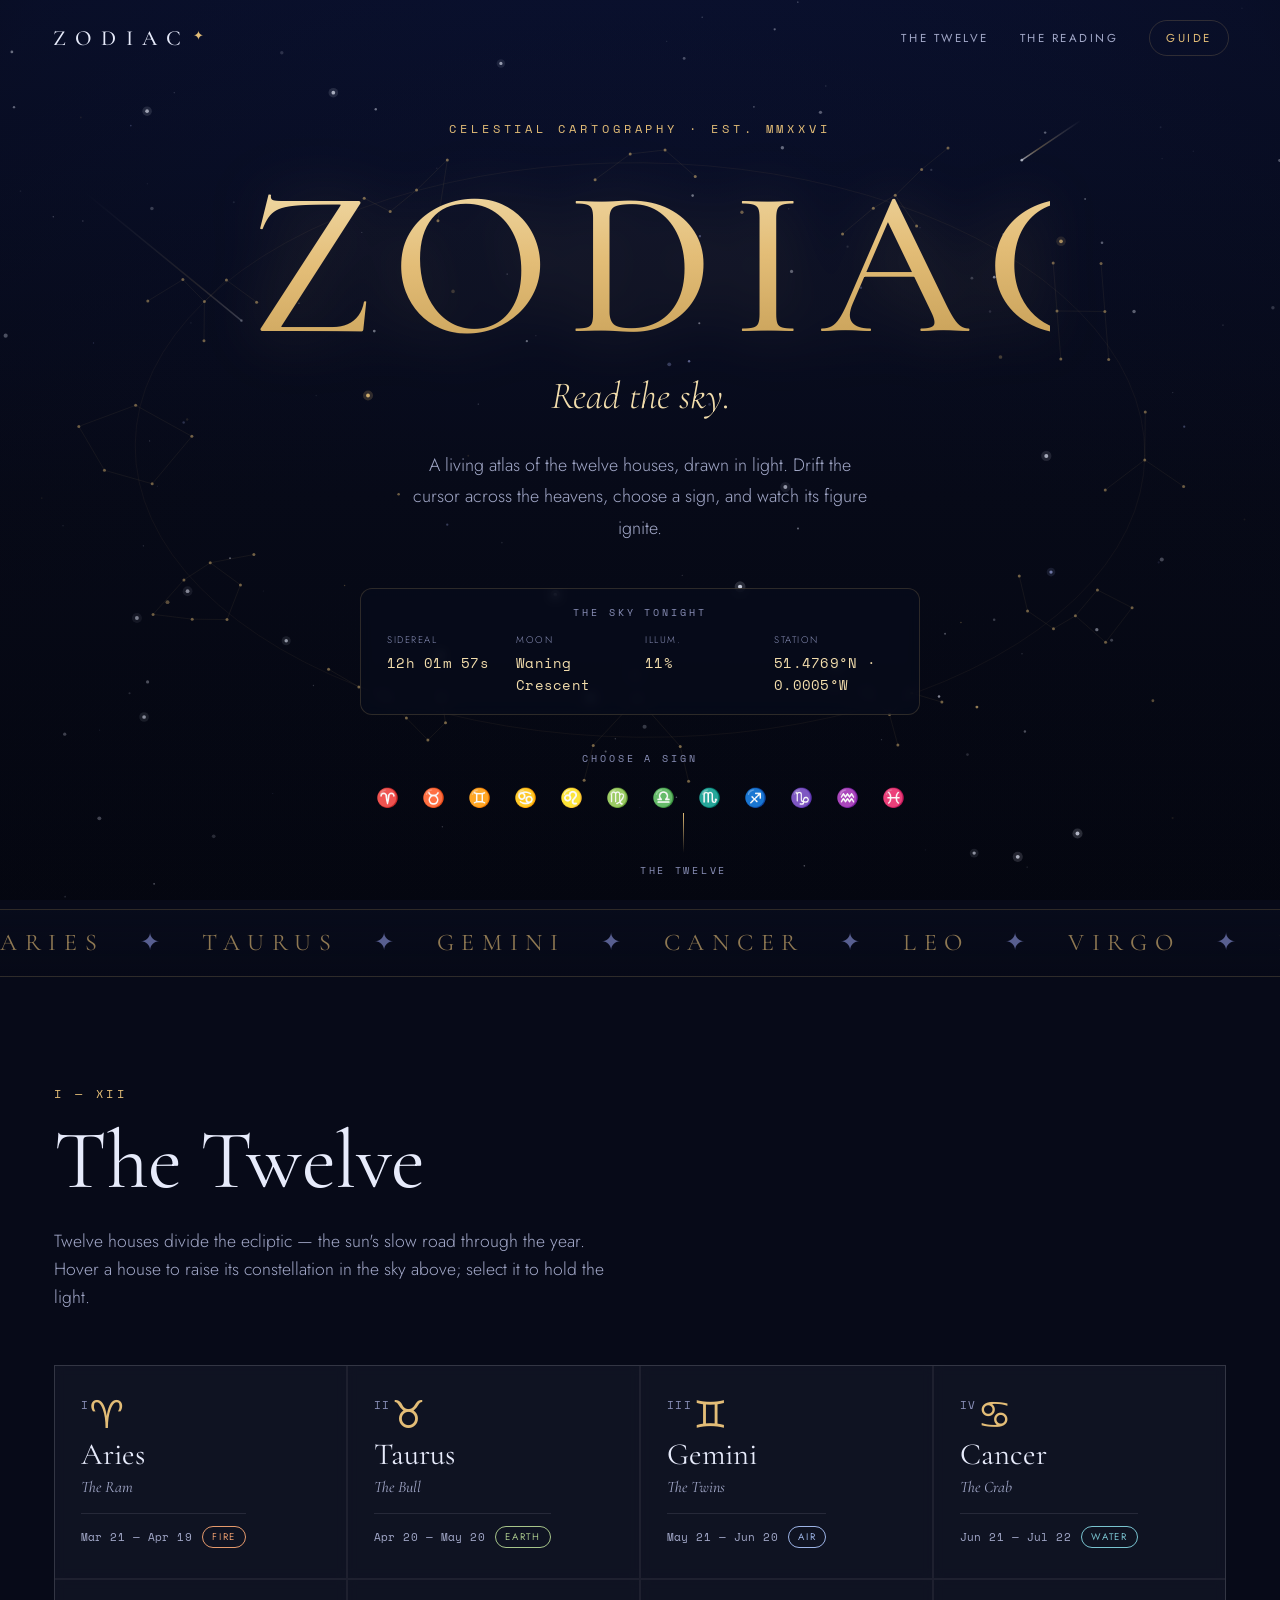
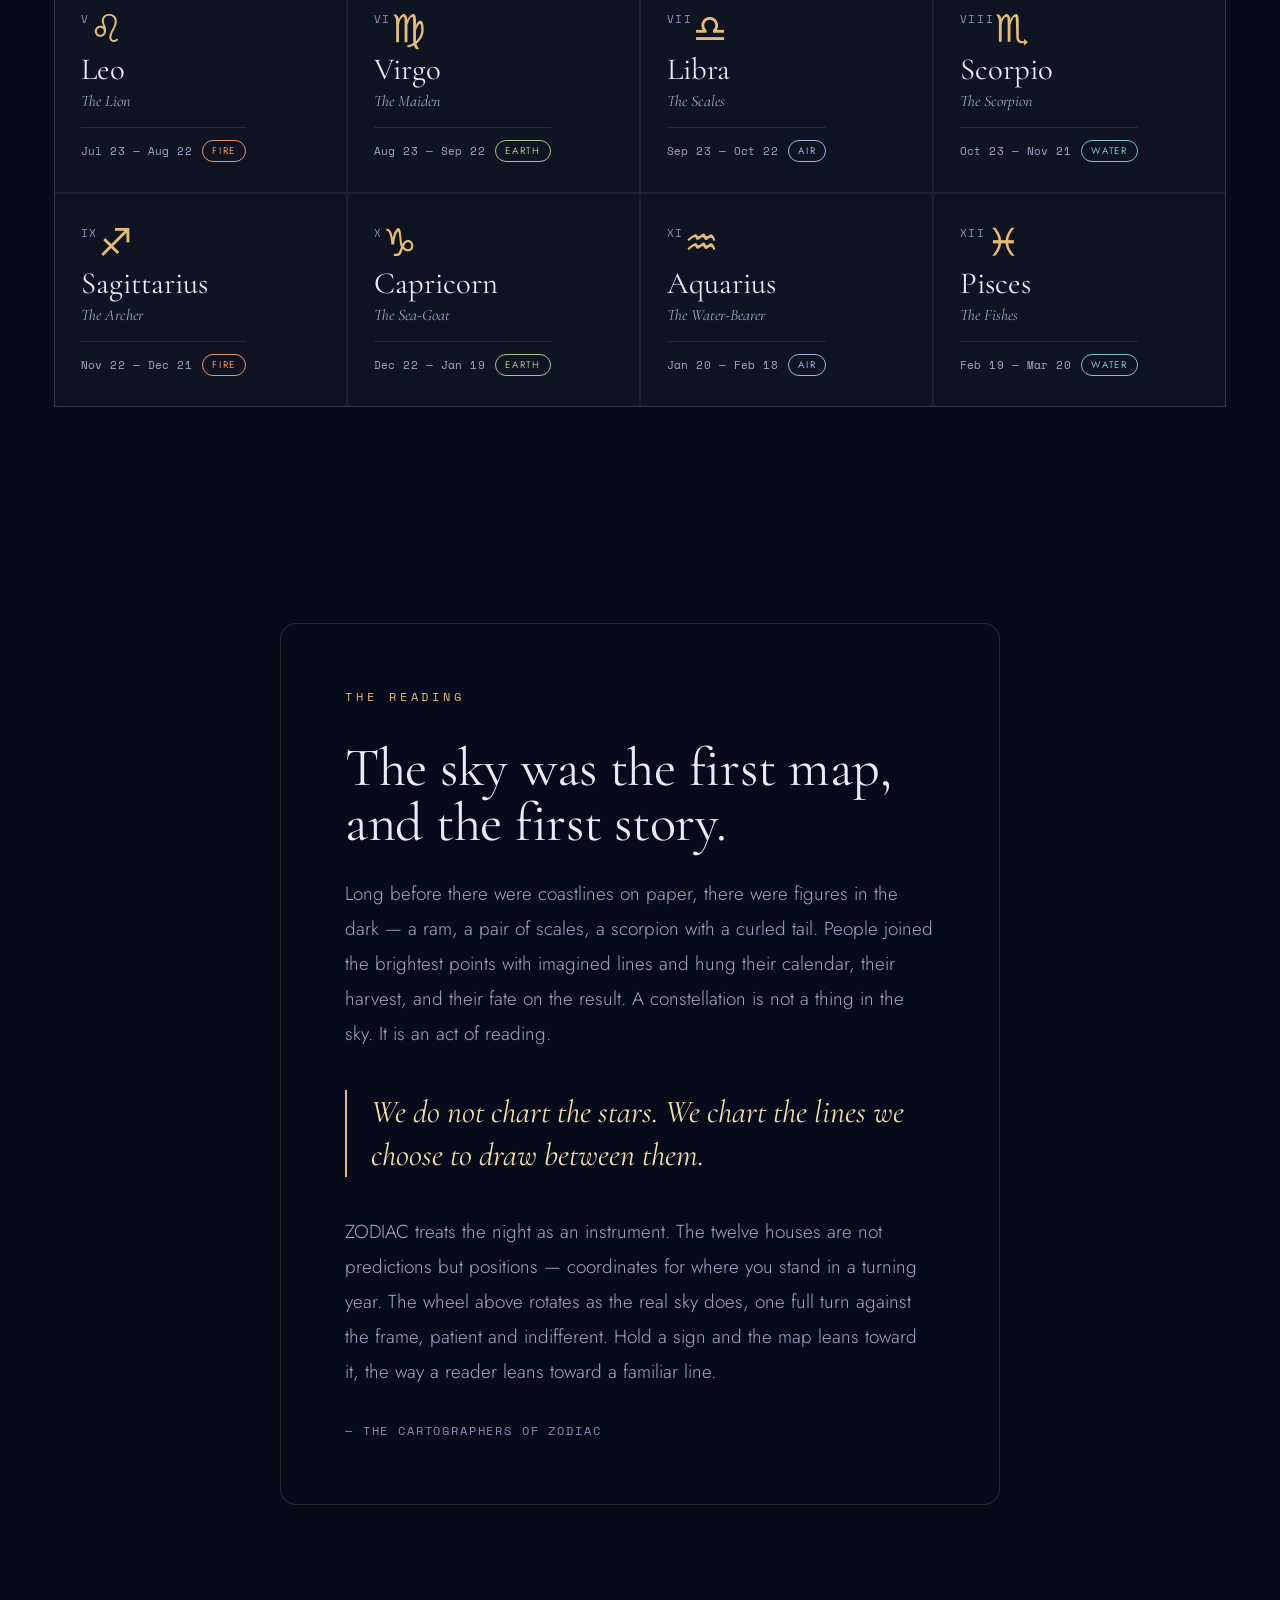
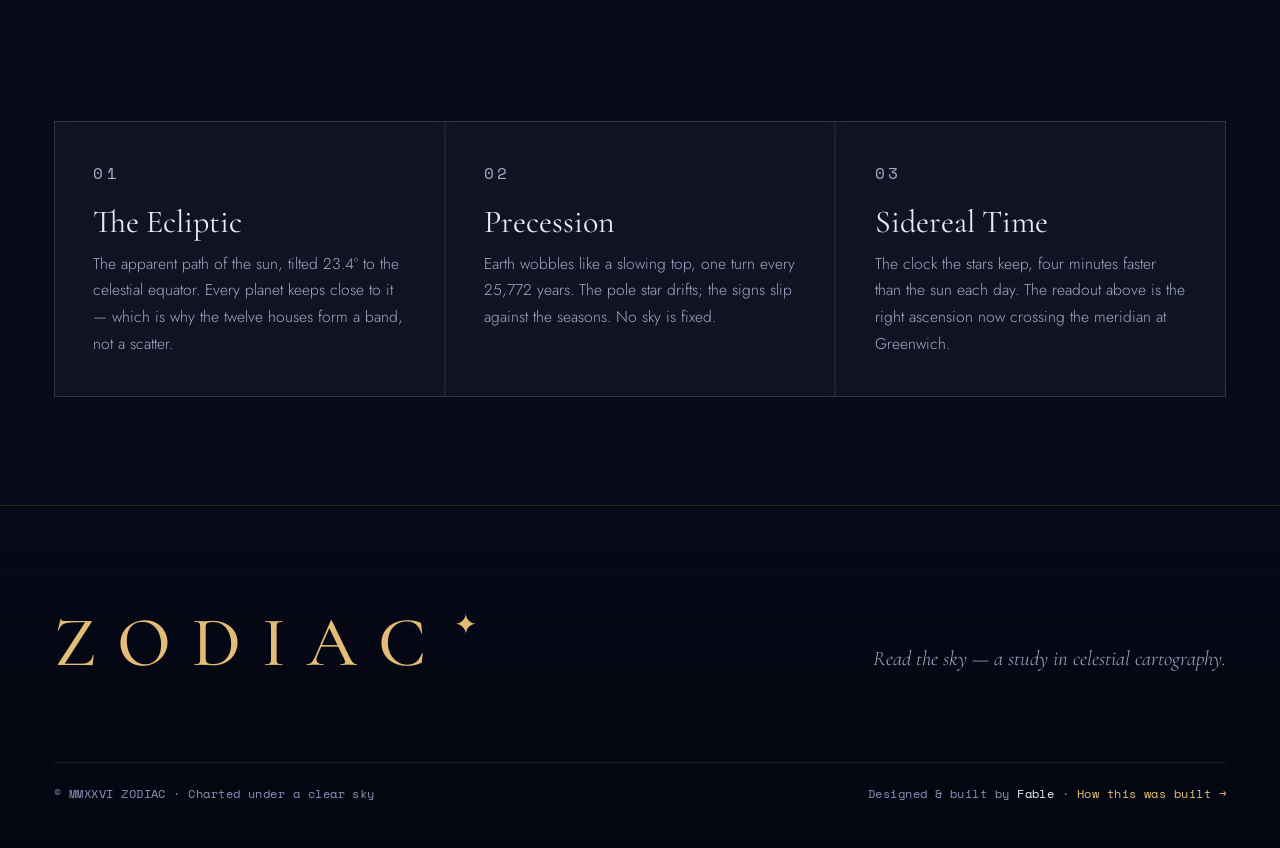
==== index.html @ 29bdd399 "Ship fable-zodiac" ====
<!doctype html>
<html lang="en">
<head>
<script>document.documentElement.classList.add('js')</script>
<meta charset="utf-8" />
<meta name="viewport" content="width=device-width, initial-scale=1" />
<title>ZODIAC — Read the sky</title>
<meta name="description" content="ZODIAC is a celestial cartography house. An interactive star map of the twelve houses — a living sky of drifting, twinkling constellations you can read by hand." />
<meta name="theme-color" content="#070a18" />
<meta property="og:title" content="ZODIAC — Read the sky" />
<meta property="og:description" content="A living atlas of the twelve houses, drawn in light. Hover the heavens, choose a sign, watch its figure ignite." />
<link rel="preconnect" href="https://fonts.googleapis.com" />
<link rel="preconnect" href="https://fonts.gstatic.com" crossorigin />
<link href="https://fonts.googleapis.com/css2?family=Cormorant+Garamond:ital,wght@0,300;0,400;0,500;0,600;1,300;1,400;1,500&family=Jost:wght@300;400;500&family=Space+Mono:wght@400;700&display=swap" rel="stylesheet" />
<link rel="stylesheet" href="./styles.css" />
</head>
<body>
<canvas id="skymap" aria-hidden="true"></canvas>
<div class="sky-fallback" aria-hidden="true"></div>

<header class="nav">
  <a class="brand" href="./">ZODIAC<span class="brand-star">✦</span></a>
  <nav class="nav-links" aria-label="Primary">
    <a href="#twelve">The Twelve</a>
    <a href="#reading">The Reading</a>
    <a class="nav-guide" href="./guide/">Guide</a>
  </nav>
</header>

<main>
  <section class="hero" aria-labelledby="hero-title">
    <div class="hero-inner">
      <p class="eyebrow hero-el">Celestial cartography · Est. MMXXVI</p>
      <h1 id="hero-title" class="hero-title hero-el">ZODIAC</h1>
      <p class="tagline hero-el"><em>Read the sky.</em></p>
      <p class="hero-sub hero-el">A living atlas of the twelve houses, drawn in light.
        Drift the cursor across the heavens, choose a sign, and watch its figure ignite.</p>

      <div class="readout hero-el" role="group" aria-label="The sky tonight">
        <p class="readout-title">The sky tonight</p>
        <dl class="readout-grid">
          <div><dt>Sidereal</dt><dd id="rd-lst">--:--:--</dd></div>
          <div><dt>Moon</dt><dd id="rd-moon">—</dd></div>
          <div><dt>Illum.</dt><dd id="rd-illum">—</dd></div>
          <div><dt>Station</dt><dd id="rd-station">51.4769°N · 0.0005°W</dd></div>
        </dl>
      </div>

      <div class="hero-legend hero-el">
        <span class="hl-label">Choose a sign</span>
        <div class="hl-glyphs" id="hero-legend" role="group" aria-label="Highlight a zodiac constellation"></div>
      </div>
    </div>
    <div class="scroll-cue hero-el" aria-hidden="true"><span></span>the twelve</div>
  </section>

  <section class="band" aria-hidden="true">
    <div class="band-track" id="band-track"></div>
  </section>

  <section id="twelve" class="twelve">
    <div class="section-head">
      <p class="index reveal">I — XII</p>
      <h2 class="reveal">The Twelve</h2>
      <p class="section-lede reveal">Twelve houses divide the ecliptic — the sun's slow road through the year.
        Hover a house to raise its constellation in the sky above; select it to hold the light.</p>
    </div>
    <div class="sign-grid" id="sign-grid"></div>
  </section>

  <section id="reading" class="reading">
    <div class="reading-inner">
      <p class="eyebrow reveal">The Reading</p>
      <h2 class="reveal">The sky was the first map, and the first story.</h2>
      <p class="reading-text reveal">Long before there were coastlines on paper, there were figures in the dark —
        a ram, a pair of scales, a scorpion with a curled tail. People joined the brightest points
        with imagined lines and hung their calendar, their harvest, and their fate on the result.
        A constellation is not a thing in the sky. It is an act of reading.</p>
      <blockquote class="pullquote reveal">
        <p>We do not chart the stars. We chart the lines we choose to draw between them.</p>
      </blockquote>
      <p class="reading-text reveal">ZODIAC treats the night as an instrument. The twelve houses are not
        predictions but positions — coordinates for where you stand in a turning year. The wheel above
        rotates as the real sky does, one full turn against the frame, patient and indifferent.
        Hold a sign and the map leans toward it, the way a reader leans toward a familiar line.</p>
      <p class="reading-sign reveal">— The Cartographers of ZODIAC</p>
    </div>
  </section>

  <section class="ephemeris" aria-label="Almanac">
    <div class="eph-grid">
      <article class="eph-card reveal">
        <p class="eph-k">01</p>
        <h3>The Ecliptic</h3>
        <p>The apparent path of the sun, tilted 23.4° to the celestial equator. Every planet keeps close to it — which is why the twelve houses form a band, not a scatter.</p>
      </article>
      <article class="eph-card reveal">
        <p class="eph-k">02</p>
        <h3>Precession</h3>
        <p>Earth wobbles like a slowing top, one turn every 25,772 years. The pole star drifts; the signs slip against the seasons. No sky is fixed.</p>
      </article>
      <article class="eph-card reveal">
        <p class="eph-k">03</p>
        <h3>Sidereal Time</h3>
        <p>The clock the stars keep, four minutes faster than the sun each day. The readout above is the right ascension now crossing the meridian at Greenwich.</p>
      </article>
    </div>
  </section>
</main>

<footer class="footer">
  <div class="footer-top">
    <p class="footer-brand">ZODIAC<span class="brand-star">✦</span></p>
    <p class="footer-tag">Read the sky — a study in celestial cartography.</p>
  </div>
  <div class="footer-bottom">
    <span>© MMXXVI ZODIAC · Charted under a clear sky</span>
    <span>Designed &amp; built by <strong>Fable</strong> · <a href="./guide/">How this was built →</a></span>
  </div>
</footer>

<script src="./main.js"></script>
</body>
</html>
---- styles.css ----
/* ZODIAC — celestial cartography · gold on midnight
   Signature technique: interactive canvas star map (see main.js) */
:root{
  --bg:#070a18;
  --bg2:#0c1226;
  --ink:#e7ebfb;
  --dim:#a3a9c9;
  --faint:#8a90b8;
  --gold:#e3bd77;
  --gold-2:#f2ddac;
  --gold-deep:#c39b52;
  --indigo:#7b83c4;
  --panel:rgba(8,12,28,.62);
  --panel-solid:rgba(9,13,30,.9);
  --line:rgba(227,189,119,.18);
  --line-soft:rgba(231,235,251,.1);
  --max:1280px;
  --ease:cubic-bezier(.19,1,.22,1);
  --serif:"Cormorant Garamond",Georgia,serif;
  --sans:"Jost",system-ui,-apple-system,sans-serif;
  --mono:"Space Mono","SFMono-Regular",ui-monospace,monospace;
}
*{box-sizing:border-box;margin:0;padding:0}
html{scroll-behavior:smooth;-webkit-text-size-adjust:100%}
body{
  background:var(--bg);
  color:var(--ink);
  font-family:var(--sans);
  font-weight:300;
  line-height:1.6;
  overflow-x:hidden;
  -webkit-font-smoothing:antialiased;
  text-rendering:optimizeLegibility;
}
a{color:inherit;text-decoration:none}
::selection{background:rgba(227,189,119,.28);color:#fff}
img{max-width:100%}

/* ---------- star-map canvas (fixed backdrop) ---------- */
#skymap{
  position:fixed;inset:0;width:100%;height:100%;
  z-index:0;display:block;pointer-events:none;
  background:radial-gradient(120% 90% at 50% 22%,#0c1330 0%,#070a18 60%,#04060f 100%);
}
/* CSS fallback if 2d canvas is unavailable */
.sky-fallback{
  position:fixed;inset:0;z-index:0;display:none;pointer-events:none;
  background:
    radial-gradient(1.5px 1.5px at 18% 24%,rgba(231,235,251,.9),transparent),
    radial-gradient(1.5px 1.5px at 72% 16%,rgba(231,235,251,.7),transparent),
    radial-gradient(2px 2px at 41% 62%,rgba(227,189,119,.8),transparent),
    radial-gradient(1.2px 1.2px at 86% 71%,rgba(231,235,251,.7),transparent),
    radial-gradient(1.4px 1.4px at 32% 82%,rgba(231,235,251,.6),transparent),
    radial-gradient(1.4px 1.4px at 62% 44%,rgba(231,235,251,.7),transparent),
    radial-gradient(120% 90% at 50% 20%,#0c1330,#070a18 60%,#04060f);
}
.no-canvas #skymap{display:none}
.no-canvas .sky-fallback{display:block}

/* everything else rides above the sky */
.nav,main,.footer{position:relative;z-index:2}

/* ---------- nav ---------- */
.nav{
  position:fixed;top:0;left:0;right:0;z-index:50;
  display:flex;justify-content:space-between;align-items:center;
  padding:20px clamp(18px,4vw,54px);
  transition:background .5s var(--ease),backdrop-filter .5s var(--ease),border-color .5s var(--ease);
  border-bottom:1px solid transparent;
}
.nav.scrolled{
  background:linear-gradient(180deg,rgba(6,9,20,.86),rgba(6,9,20,.4));
  backdrop-filter:blur(8px);-webkit-backdrop-filter:blur(8px);
  border-bottom-color:var(--line);
}
.brand{
  font-family:var(--serif);font-weight:500;font-size:1.35rem;
  letter-spacing:.42em;text-transform:uppercase;color:var(--ink);
  display:inline-flex;align-items:center;gap:.15em;padding-left:.1em;
}
.brand-star{color:var(--gold);font-size:.6em;transform:translateY(-.15em)}
.nav-links{display:flex;gap:clamp(16px,2.4vw,36px);align-items:center;
  font-size:.72rem;letter-spacing:.22em;text-transform:uppercase;font-weight:400}
.nav-links a{color:var(--dim);transition:color .3s}
.nav-links a:hover{color:var(--gold)}
.nav-guide{color:var(--gold)!important;border:1px solid var(--line);
  border-radius:40px;padding:8px 16px;transition:background .3s,color .3s,border-color .3s}
.nav-guide:hover{background:var(--gold);color:#0a0d1c!important;border-color:var(--gold)}
@media(max-width:640px){.nav-links a:first-child{display:none}}

/* ---------- hero ---------- */
.hero{
  min-height:100svh;display:flex;flex-direction:column;justify-content:center;align-items:center;
  text-align:center;padding:120px clamp(18px,5vw,48px) 90px;position:relative;
}
.hero-inner{max-width:820px;width:100%}
.eyebrow{font-family:var(--mono);font-size:.72rem;letter-spacing:.34em;text-transform:uppercase;
  color:var(--gold);margin-bottom:clamp(20px,4vh,34px)}
.hero-title{
  font-family:var(--serif);font-weight:500;line-height:.9;
  font-size:clamp(4rem,17vw,13rem);letter-spacing:.09em;text-transform:uppercase;
  background:linear-gradient(178deg,var(--gold-2) 0%,var(--gold) 46%,var(--gold-deep) 100%);
  -webkit-background-clip:text;background-clip:text;color:transparent;
  filter:drop-shadow(0 0 34px rgba(227,189,119,.24));
  margin-left:.09em;
}
.tagline{font-family:var(--serif);font-size:clamp(1.5rem,3.4vw,2.4rem);font-weight:300;
  color:var(--ink);margin-top:.4rem}
.tagline em{font-style:italic;color:var(--gold-2)}
.hero-sub{max-width:46ch;margin:1.4rem auto 0;color:var(--dim);
  font-size:clamp(1rem,1.5vw,1.12rem);line-height:1.75}

/* ephemeris readout */
.readout{margin:clamp(28px,5vh,44px) auto 0;max-width:560px;
  border:1px solid var(--line);border-radius:12px;
  background:var(--panel);backdrop-filter:blur(6px);-webkit-backdrop-filter:blur(6px);
  padding:16px clamp(16px,3vw,26px) 18px}
.readout-title{font-family:var(--mono);font-size:.62rem;letter-spacing:.3em;text-transform:uppercase;
  color:var(--faint);margin-bottom:12px}
.readout-grid{display:grid;grid-template-columns:repeat(4,1fr);gap:10px;text-align:left}
.readout-grid dt{font-family:var(--sans);font-size:.6rem;letter-spacing:.16em;text-transform:uppercase;
  color:var(--faint);margin-bottom:4px}
.readout-grid dd{font-family:var(--mono);font-size:clamp(.72rem,1.6vw,.86rem);color:var(--gold-2);
  font-variant-numeric:tabular-nums;letter-spacing:.02em}
@media(max-width:560px){.readout-grid{grid-template-columns:repeat(2,1fr);gap:14px 12px}}

/* hero glyph legend */
.hero-legend{margin-top:clamp(26px,4vh,38px);display:flex;flex-direction:column;align-items:center;gap:12px}
.hl-label{font-family:var(--mono);font-size:.6rem;letter-spacing:.3em;text-transform:uppercase;color:var(--faint)}
.hl-glyphs{display:flex;flex-wrap:wrap;justify-content:center;gap:6px}
.hl-btn{
  font-size:1.15rem;line-height:1;color:var(--dim);background:transparent;border:1px solid transparent;
  border-radius:50%;width:40px;height:40px;display:grid;place-items:center;cursor:pointer;
  transition:color .3s var(--ease),border-color .3s var(--ease),background .3s var(--ease),transform .3s var(--ease);
}
.hl-btn:hover,.hl-btn.active{color:var(--gold-2);border-color:var(--line);
  background:rgba(227,189,119,.08);transform:translateY(-2px)}
.hl-btn.selected{color:#0a0d1c;background:var(--gold);border-color:var(--gold)}
.hl-btn:focus-visible{outline:2px solid var(--gold);outline-offset:3px}

/* scroll cue */
.scroll-cue{position:absolute;bottom:30px;left:50%;transform:translateX(-50%);
  font-family:var(--mono);font-size:.6rem;letter-spacing:.28em;text-transform:uppercase;
  color:var(--faint);display:flex;flex-direction:column;align-items:center;gap:10px}
.scroll-cue span{width:1px;height:40px;background:linear-gradient(var(--gold),transparent);position:relative;overflow:hidden}
.scroll-cue span::after{content:"";position:absolute;top:-40px;left:0;width:1px;height:40px;
  background:var(--gold);animation:cue 2.2s var(--ease) infinite}
@keyframes cue{0%{transform:translateY(0)}60%,100%{transform:translateY(80px)}}

/* ---------- rotating name band ---------- */
.band{overflow:hidden;border-top:1px solid var(--line);border-bottom:1px solid var(--line);
  padding:14px 0;background:linear-gradient(180deg,rgba(9,13,30,.5),rgba(6,9,20,.2))}
.band-track{display:inline-flex;white-space:nowrap;gap:2.2rem;align-items:center;
  will-change:transform;animation:bandmove 44s linear infinite;
  font-family:var(--serif);font-size:clamp(1rem,2.2vw,1.5rem);letter-spacing:.32em;
  text-transform:uppercase;color:var(--gold);font-weight:400}
.band-track span{opacity:.62}
.band-track i{color:var(--indigo);font-style:normal;opacity:.7}
@keyframes bandmove{to{transform:translateX(-50%)}}

/* ---------- sections ---------- */
section{padding:clamp(80px,12vh,150px) clamp(18px,5vw,54px)}
.section-head{max-width:var(--max);margin:0 auto clamp(38px,6vh,64px)}
.index{font-family:var(--mono);font-size:.72rem;letter-spacing:.3em;text-transform:uppercase;
  color:var(--gold);margin-bottom:1rem}
h2{font-family:var(--serif);font-weight:400;font-size:clamp(2.4rem,6.5vw,5.2rem);
  line-height:1.02;letter-spacing:-.005em;max-width:16ch}
.section-lede{margin-top:1.4rem;max-width:56ch;color:var(--dim);font-size:clamp(1rem,1.4vw,1.1rem)}

/* the twelve — sign grid */
.sign-grid{max-width:var(--max);margin:0 auto;display:grid;
  grid-template-columns:repeat(4,1fr);gap:2px;
  border:1px solid var(--line-soft);background:var(--line-soft)}
@media(max-width:900px){.sign-grid{grid-template-columns:repeat(3,1fr)}}
@media(max-width:620px){.sign-grid{grid-template-columns:repeat(2,1fr)}}
.sign{
  position:relative;text-align:left;background:var(--panel);
  backdrop-filter:blur(4px);-webkit-backdrop-filter:blur(4px);
  border:0;color:inherit;font-family:inherit;cursor:pointer;
  padding:clamp(20px,2.4vw,30px) clamp(18px,2vw,26px) clamp(22px,2.6vw,30px);
  display:flex;flex-direction:column;gap:6px;min-height:210px;
  transition:background .4s var(--ease),transform .4s var(--ease);
}
.sign::before{content:"";position:absolute;inset:0;pointer-events:none;
  box-shadow:inset 0 0 0 1px transparent;
  background:radial-gradient(120% 80% at 50% 0%,rgba(227,189,119,.14),transparent 70%);
  opacity:0;transition:opacity .45s var(--ease)}
.sign:hover,.sign:focus-visible,.sign.active{background:rgba(15,20,44,.72)}
.sign:hover::before,.sign:focus-visible::before,.sign.active::before{opacity:1}
.sign.selected::before{opacity:1;box-shadow:inset 0 0 0 1px var(--gold)}
.sign:focus-visible{outline:none}
.sign:focus-visible::before{box-shadow:inset 0 0 0 2px var(--gold)}
.s-top{display:flex;justify-content:space-between;align-items:flex-start}
.s-roman{font-family:var(--mono);font-size:.7rem;letter-spacing:.16em;color:var(--faint)}
.s-glyph{font-size:2.4rem;line-height:1;color:var(--gold);
  transition:color .4s var(--ease),text-shadow .4s var(--ease),transform .5s var(--ease)}
.sign:hover .s-glyph,.sign:focus-visible .s-glyph,.sign.active .s-glyph{
  color:var(--gold-2);text-shadow:0 0 22px rgba(227,189,119,.6);transform:translateY(-2px)}
.s-name{font-family:var(--serif);font-size:clamp(1.5rem,2.4vw,2rem);font-weight:400;
  line-height:1;margin-top:auto}
.s-latin{font-family:var(--serif);font-style:italic;font-size:1rem;color:var(--dim)}
.s-meta{display:flex;justify-content:space-between;align-items:center;gap:10px;margin-top:10px;
  padding-top:12px;border-top:1px solid var(--line-soft)}
.s-dates{font-family:var(--mono);font-size:.68rem;letter-spacing:.04em;color:var(--dim)}
.s-el{font-family:var(--sans);font-size:.6rem;letter-spacing:.18em;text-transform:uppercase;
  padding:3px 9px;border-radius:20px;border:1px solid currentColor}
.s-el.fire{color:#e59a6c}
.s-el.earth{color:#a7c58a}
.s-el.air{color:#9db4e6}
.s-el.water{color:#79c3cf}

/* ---------- the reading ---------- */
.reading{display:flex;justify-content:center}
.reading-inner{max-width:720px;width:100%;
  background:var(--panel);border:1px solid var(--line);border-radius:16px;
  backdrop-filter:blur(8px);-webkit-backdrop-filter:blur(8px);
  padding:clamp(34px,5vw,64px)}
.reading .eyebrow{color:var(--gold);text-align:left}
.reading h2{font-size:clamp(2rem,4.4vw,3.4rem);margin:.6rem 0 0;max-width:22ch}
.reading-text{color:var(--dim);font-size:clamp(1.02rem,1.5vw,1.18rem);line-height:1.85;margin-top:1.6rem;max-width:62ch}
.pullquote{margin:2.4rem 0;padding-left:24px;border-left:2px solid var(--gold)}
.pullquote p{font-family:var(--serif);font-style:italic;font-weight:400;
  font-size:clamp(1.4rem,3vw,2rem);line-height:1.35;color:var(--gold-2)}
.reading-sign{font-family:var(--mono);font-size:.72rem;letter-spacing:.16em;
  text-transform:uppercase;color:var(--faint);margin-top:2rem}

/* ---------- ephemeris cards ---------- */
.ephemeris .eph-grid{max-width:var(--max);margin:0 auto;display:grid;
  grid-template-columns:repeat(3,1fr);gap:2px;
  border:1px solid var(--line-soft);background:var(--line-soft)}
@media(max-width:760px){.ephemeris .eph-grid{grid-template-columns:1fr}}
.eph-card{background:var(--panel);backdrop-filter:blur(4px);-webkit-backdrop-filter:blur(4px);
  padding:clamp(26px,3vw,40px);display:flex;flex-direction:column;gap:12px;min-height:230px}
.eph-k{font-family:var(--mono);font-size:.72rem;letter-spacing:.2em;color:var(--gold)}
.eph-card h3{font-family:var(--serif);font-weight:400;font-size:clamp(1.5rem,2.6vw,2rem);
  line-height:1.05;margin-top:6px}
.eph-card p{color:var(--dim);font-size:.98rem;line-height:1.7;max-width:42ch}

/* ---------- footer ---------- */
.footer{padding:clamp(60px,9vh,110px) clamp(18px,5vw,54px) 44px;
  border-top:1px solid var(--line);
  background:linear-gradient(180deg,rgba(6,9,20,.2),rgba(4,6,15,.85))}
.footer-top{max-width:var(--max);margin:0 auto;display:flex;justify-content:space-between;
  align-items:baseline;gap:20px;flex-wrap:wrap}
.footer-brand{font-family:var(--serif);font-size:clamp(2rem,7vw,4.4rem);font-weight:500;
  letter-spacing:.3em;text-transform:uppercase;color:var(--gold);
  display:inline-flex;align-items:center;gap:.1em}
.footer-brand .brand-star{font-size:.4em;transform:translateY(-.6em)}
.footer-tag{font-family:var(--serif);font-style:italic;font-size:clamp(1rem,2vw,1.3rem);color:var(--dim)}
.footer-bottom{max-width:var(--max);margin:clamp(40px,7vh,72px) auto 0;
  padding-top:22px;border-top:1px solid var(--line-soft);
  display:flex;justify-content:space-between;gap:16px;flex-wrap:wrap;
  font-family:var(--mono);font-size:.72rem;letter-spacing:.04em;color:var(--faint)}
.footer-bottom strong{color:var(--ink);font-weight:400}
.footer-bottom a{color:var(--gold)}
.footer-bottom a:hover{text-decoration:underline}

/* ---------- reveals — JS-gated; reveal out-specifies the hide rule ---------- */
.js .reveal{opacity:0;transform:translateY(28px)}
.js .reveal.is-in{opacity:1;transform:none;
  transition:opacity 1s var(--ease),transform 1s var(--ease)}

/* ---------- hero intro — compositor-driven via .loaded ---------- */
.js .hero-el{opacity:0;transform:translateY(24px)}
.hero.loaded .hero-el{opacity:1;transform:none;
  transition:opacity 1.1s var(--ease),transform 1.1s var(--ease)}
.hero.loaded .eyebrow{transition-delay:.05s}
.hero.loaded .hero-title{transition-delay:.16s;transition-duration:1.3s}
.hero.loaded .tagline{transition-delay:.34s}
.hero.loaded .hero-sub{transition-delay:.46s}
.hero.loaded .readout{transition-delay:.58s}
.hero.loaded .hero-legend{transition-delay:.7s}
.hero.loaded .scroll-cue{transition-delay:.9s}

/* focus rings */
a:focus-visible,.nav-guide:focus-visible{outline:2px solid var(--gold);outline-offset:4px;border-radius:3px}

/* ---------- reduced motion ---------- */
@media (prefers-reduced-motion:reduce){
  html{scroll-behavior:auto}
  .js .reveal,.js .reveal.is-in,.js .hero-el,.hero.loaded .hero-el{
    opacity:1!important;transform:none!important;transition:none!important}
  .band-track{animation:none!important}
  .scroll-cue span::after{animation:none!important}
}

/* ---------- responsive tightening ---------- */
@media(max-width:620px){
  .hero{padding-top:104px}
  .hero-sub{font-size:1rem}
  .footer-top{flex-direction:column;gap:10px}
}
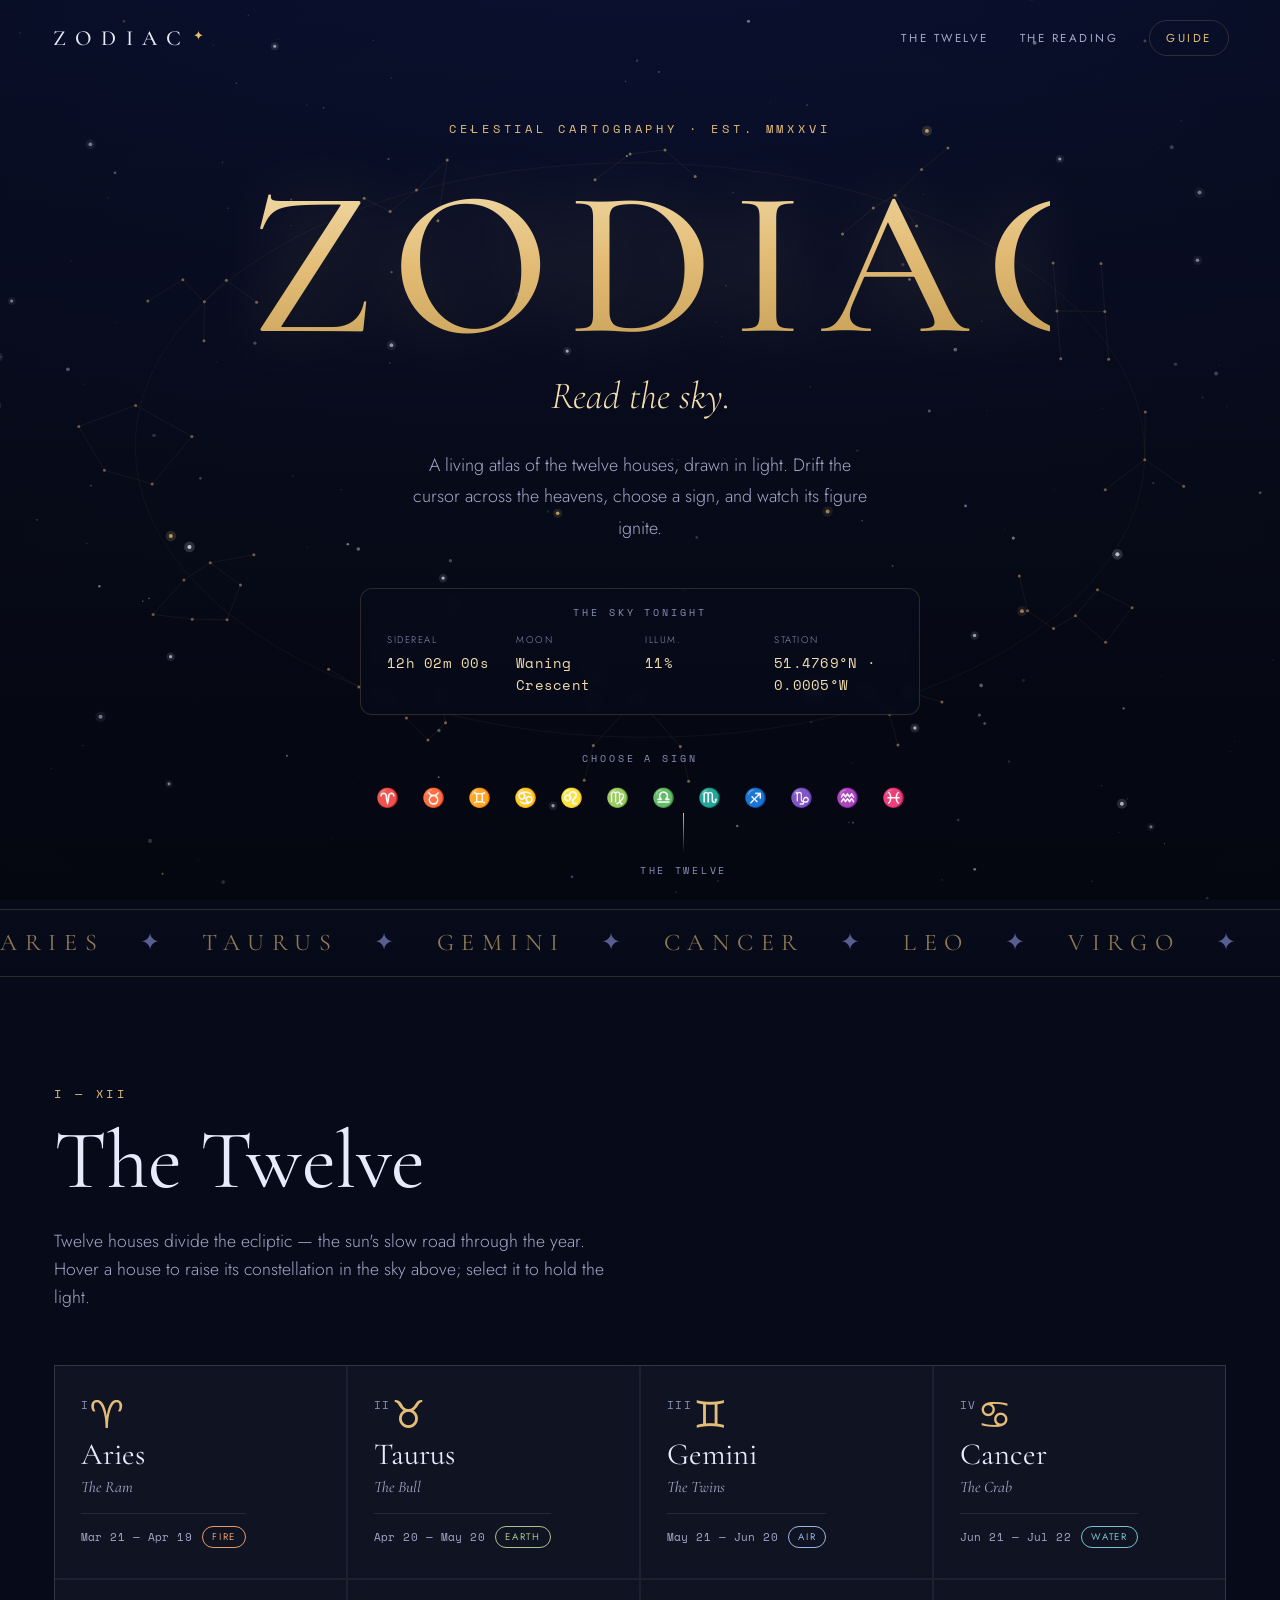
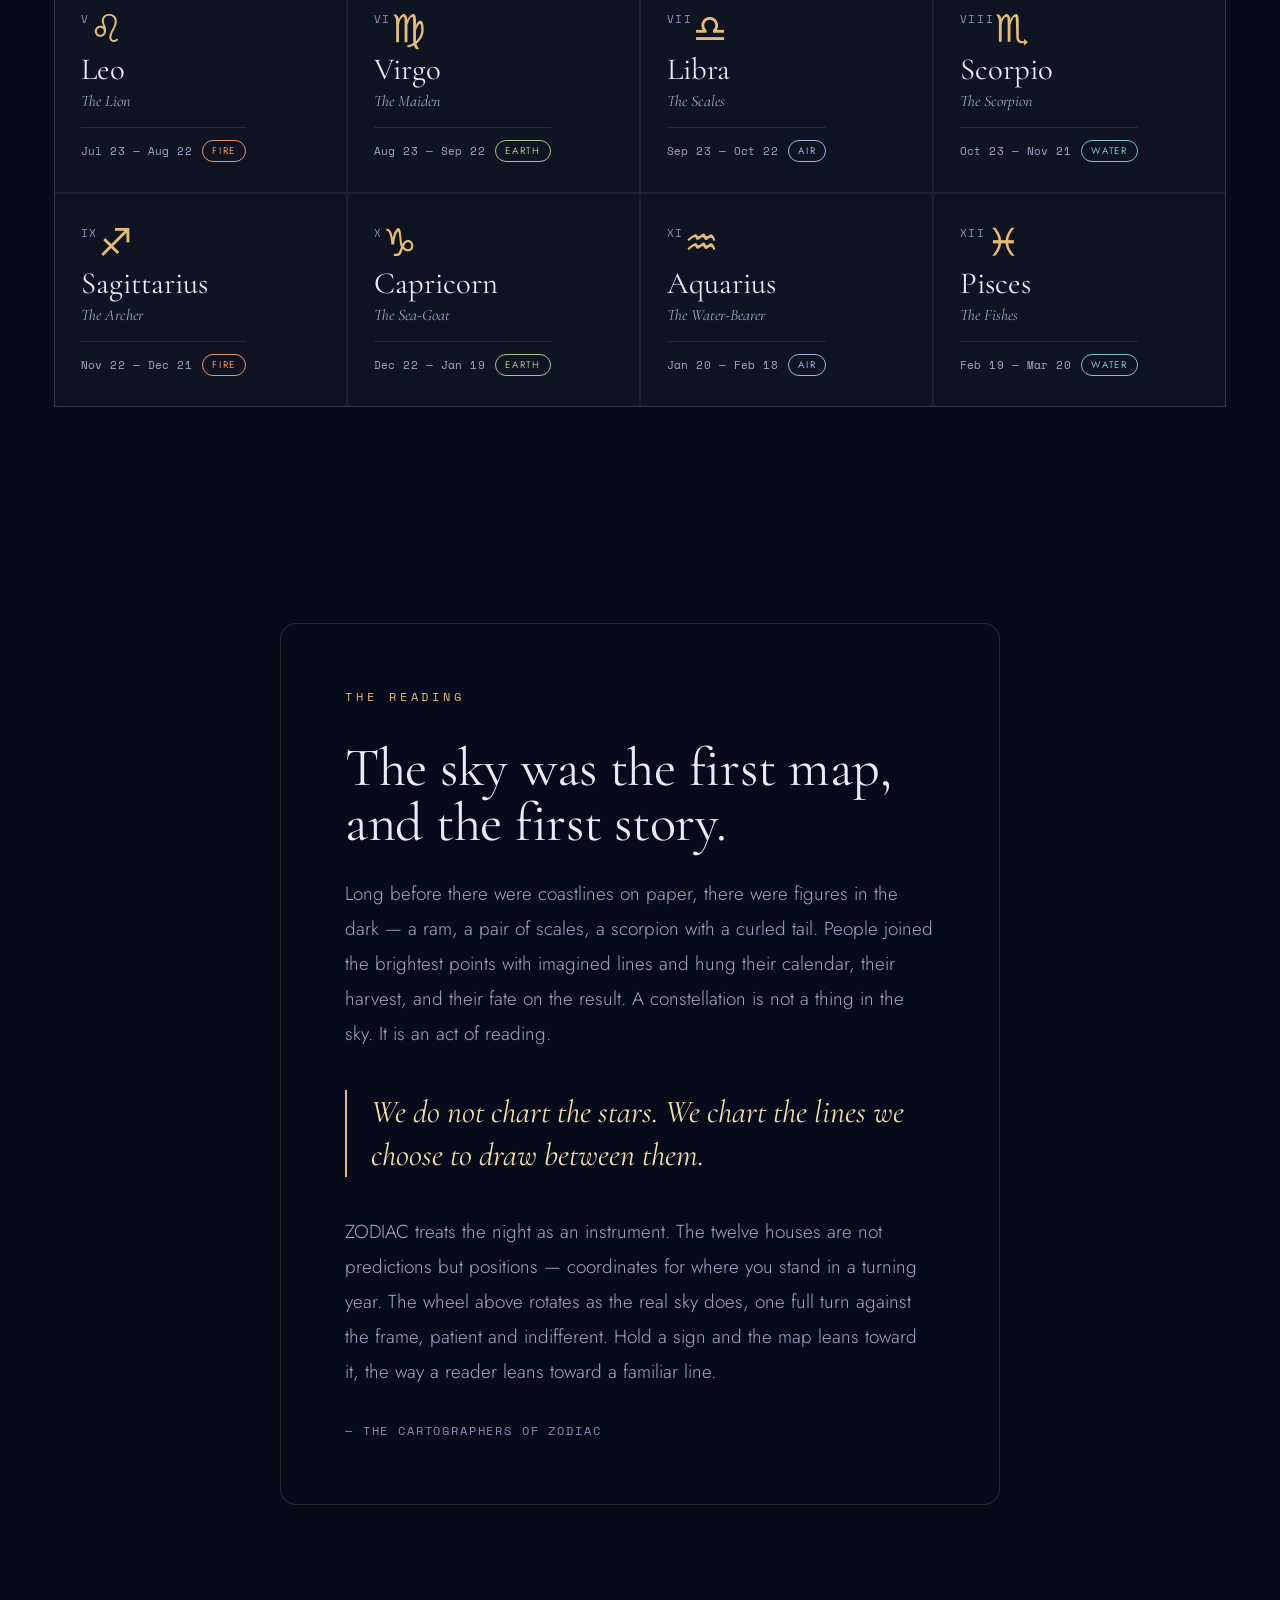
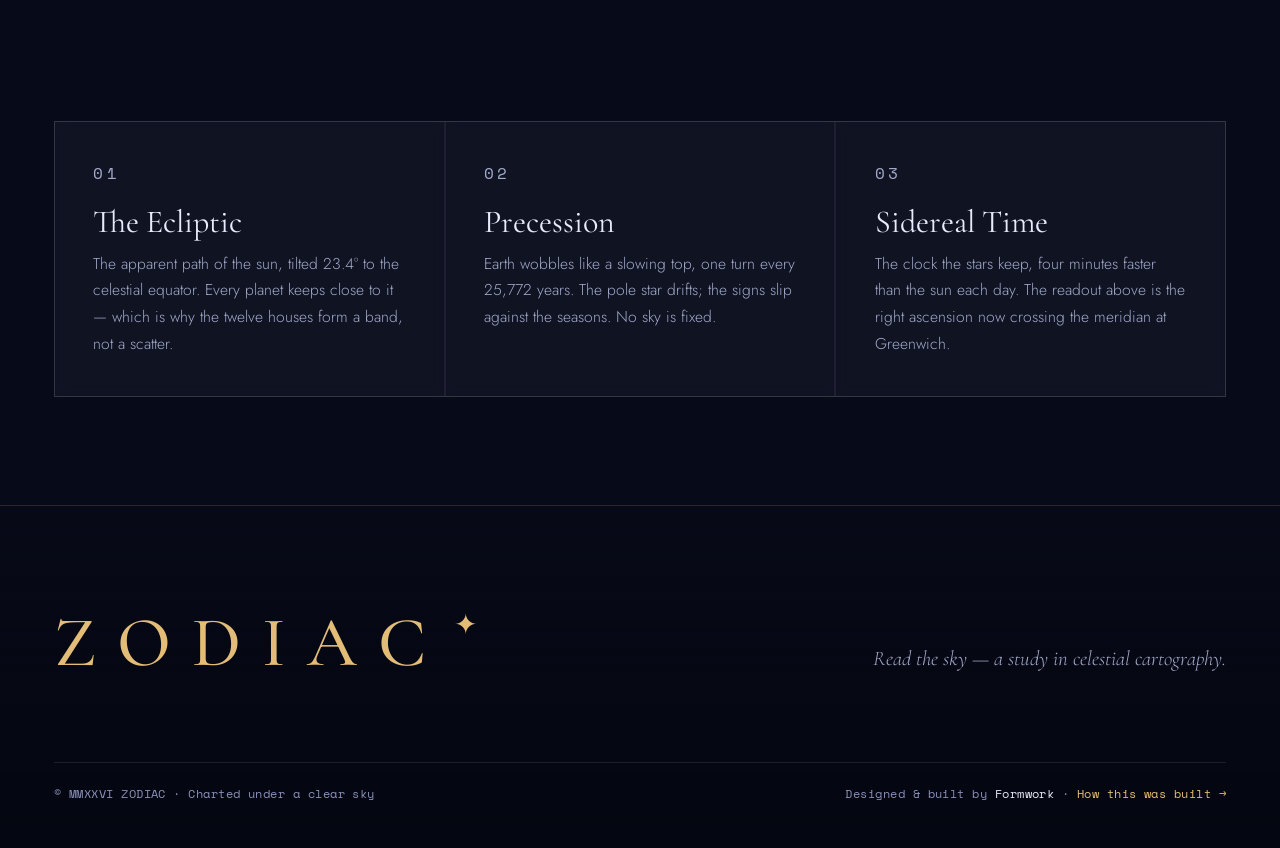
==== commit 18196fd9: "Rebrand collection to FORMWORK" ====
--- a/index.html
+++ b/index.html
@@ -115,7 +115,7 @@
   </div>
   <div class="footer-bottom">
     <span>© MMXXVI ZODIAC · Charted under a clear sky</span>
-    <span>Designed &amp; built by <strong>Fable</strong> · <a href="./guide/">How this was built →</a></span>
+    <span>Designed &amp; built by <strong>Formwork</strong> · <a href="./guide/">How this was built →</a></span>
   </div>
 </footer>
 
